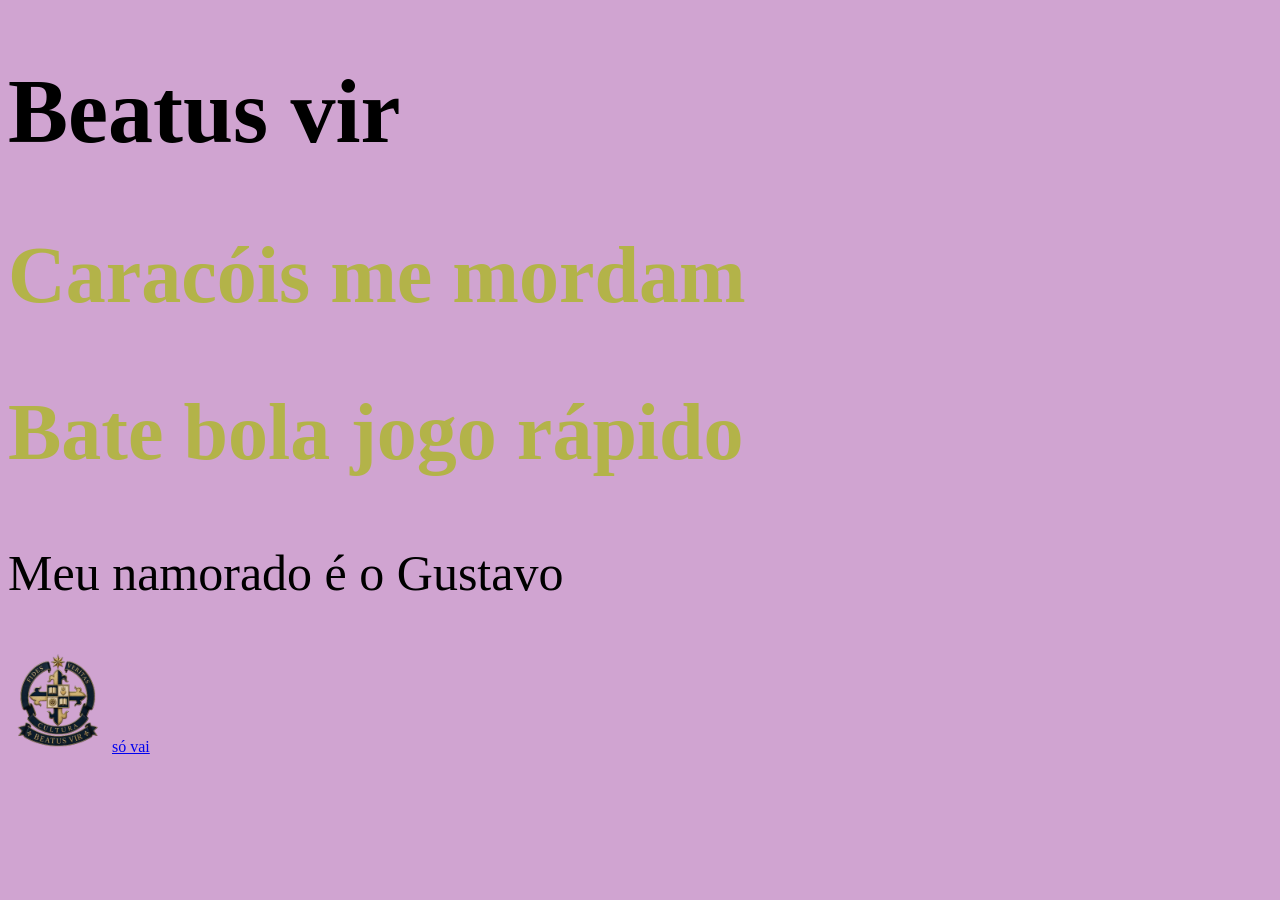
==== index.html @ 6c4822a1 "Adicionada logo e CSS" ====
<!DOCTYPE html>
<html lang="pt-br">
    <head>
        <meta charset="UTF-8">
        <title>Beatus Vir</title>
        <link rel="stylesheet" href="style.css">
        <link rel="icon" href=BrasãoBeatus.webp type="image/-icon">
        <style>
           h2 {
            color:rgb(179, 179, 73);
            font-size:80px;
           }
        </style>
    </head>
        <body style="background:rgb(208, 164, 209)">
            <h1 style="color:black;font-size: 90px;">Beatus vir</h1>
            <h2>Caracóis me mordam</h2>
            <h2>Bate bola jogo rápido</h2>
            <p style="font-size:50px;">Meu namorado é o Gustavo</p>
            <img src="BrasãoBeatus.webp" alt="Brasão" width="100">
            <a href="outra.html">só vai</a>
        </body>
</html>
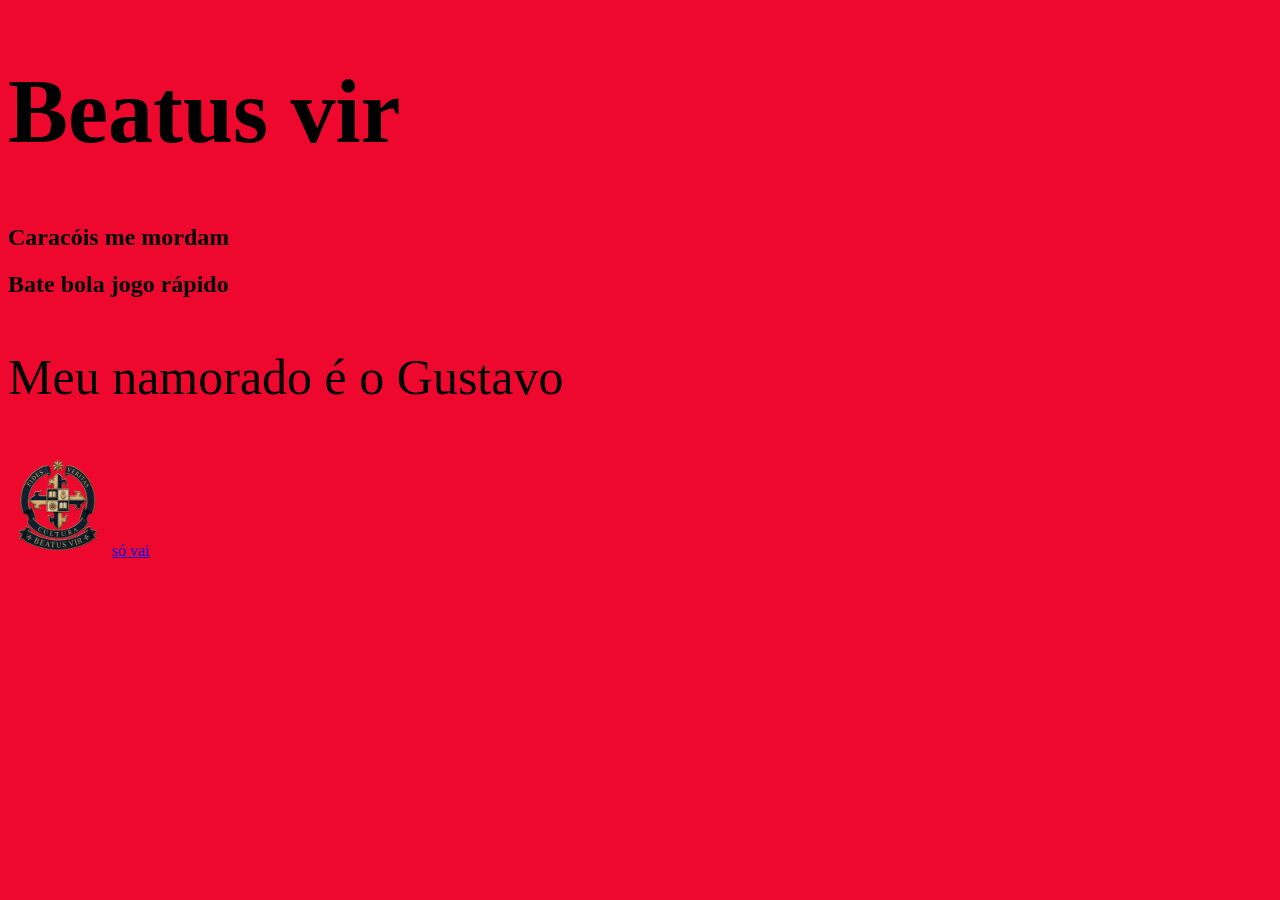
==== commit 877227ee: "commit" ====
--- a/index.html
+++ b/index.html
@@ -3,21 +3,15 @@
     <head>
         <meta charset="UTF-8">
         <title>Beatus Vir</title>
-        <link rel="stylesheet" href="style.css">
+        <link rel="stylesheet" href="CSS/estilo.css">
         <link rel="icon" href=BrasãoBeatus.webp type="image/-icon">
-        <style>
-           h2 {
-            color:rgb(179, 179, 73);
-            font-size:80px;
-           }
-        </style>
     </head>
-        <body style="background:rgb(208, 164, 209)">
+        <body>
             <h1 style="color:black;font-size: 90px;">Beatus vir</h1>
             <h2>Caracóis me mordam</h2>
             <h2>Bate bola jogo rápido</h2>
             <p style="font-size:50px;">Meu namorado é o Gustavo</p>
             <img src="BrasãoBeatus.webp" alt="Brasão" width="100">
-            <a href="outra.html">só vai</a>
+            <a href="outro.html">só vai</a>
         </body>
 </html>
--- a/CSS/estilo.css
+++ b/CSS/estilo.css
@@ -0,0 +1,9 @@
+  h1 {
+    color:rgb(179, 179, 73);
+    font-size:80px;
+ }
+
+  body {
+    background-color:rgb(238, 8, 46);
+  }
+        
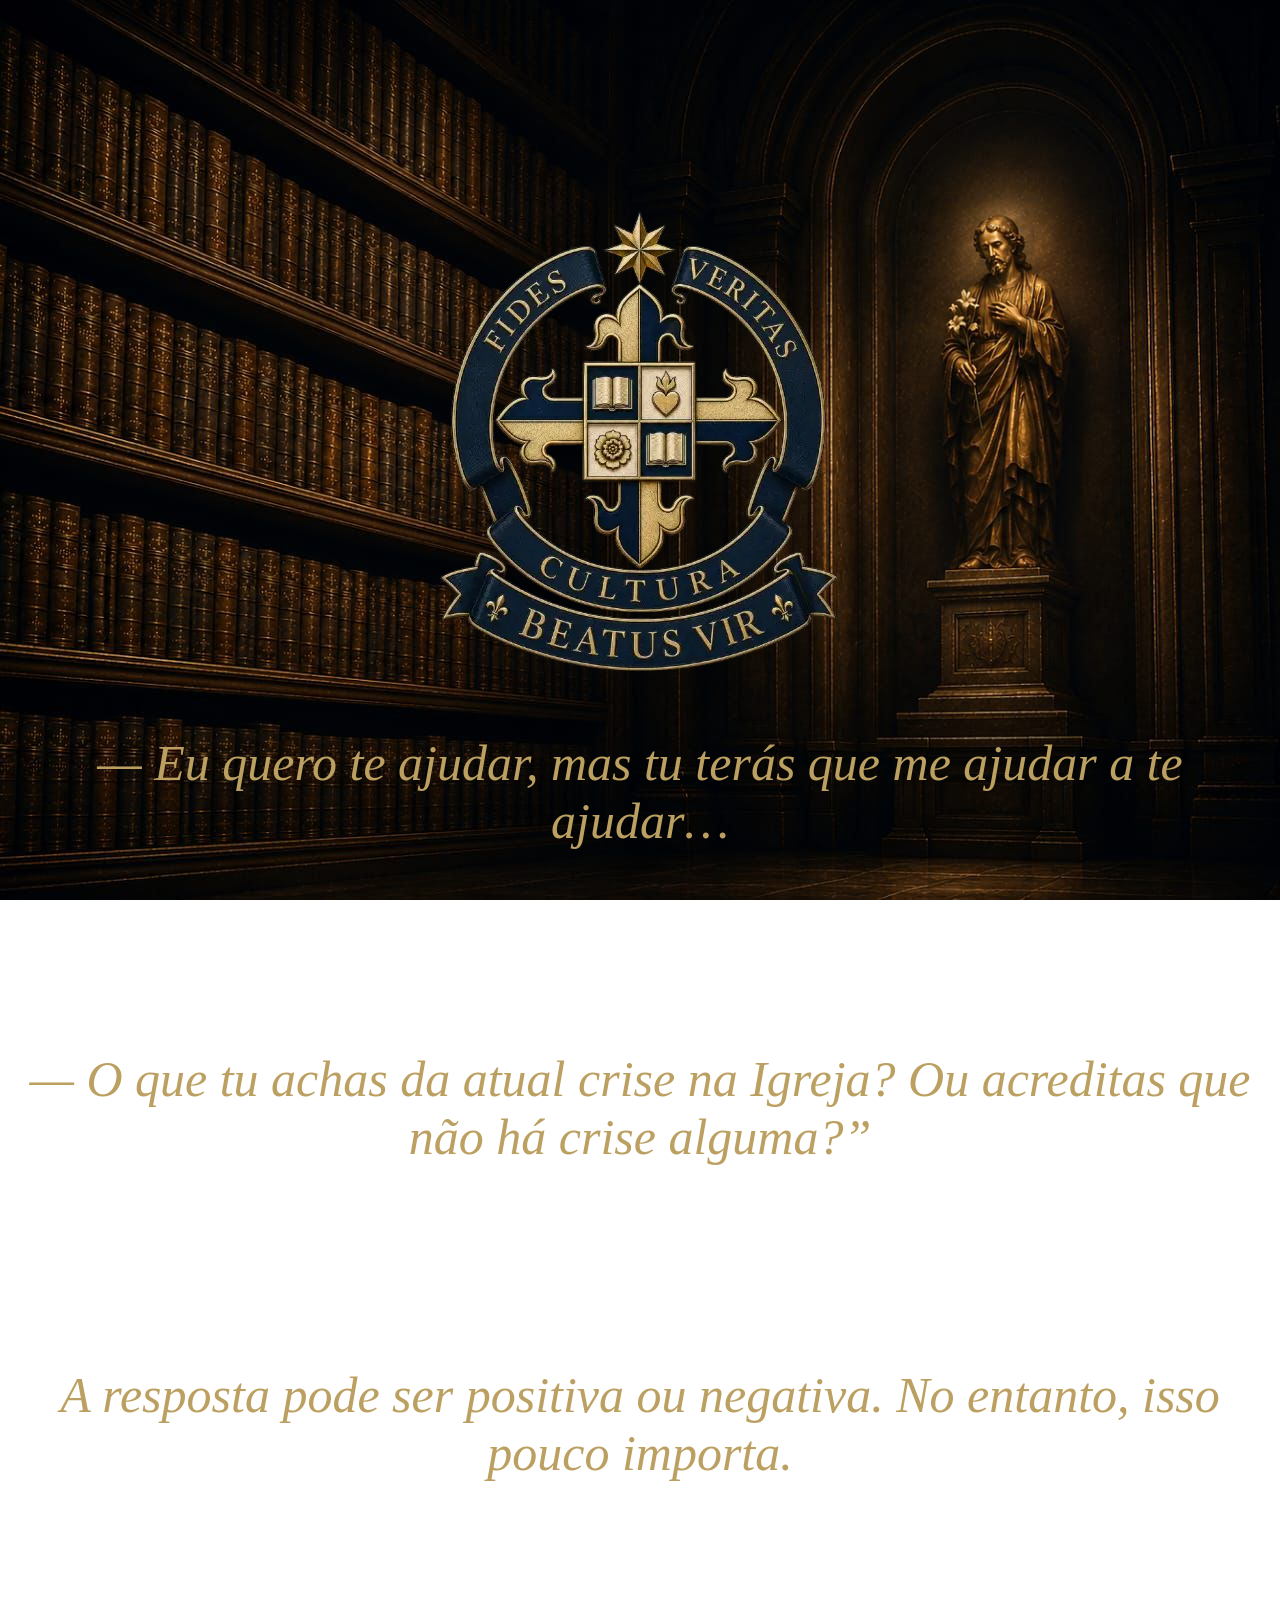
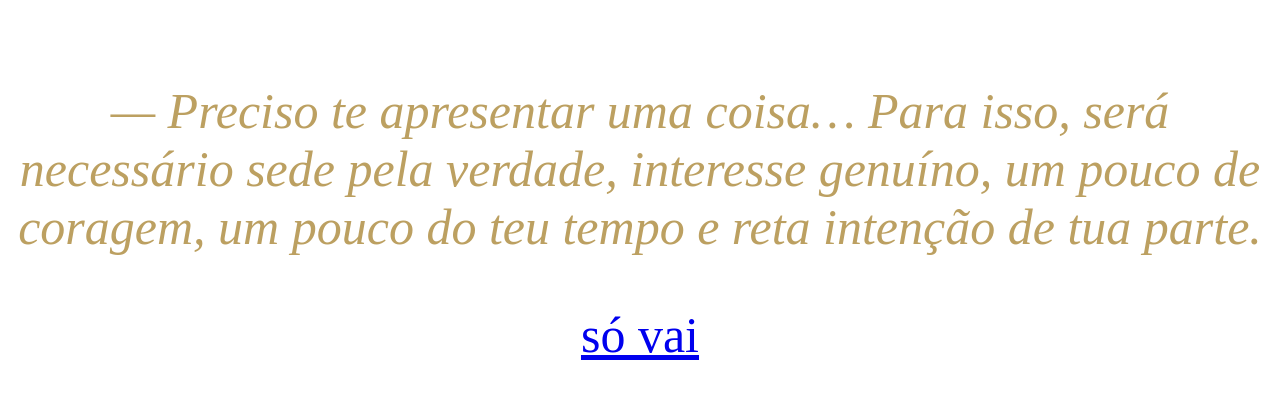
==== commit 9d215480: "finalizei hoje" ====
--- a/index.html
+++ b/index.html
@@ -4,14 +4,16 @@
         <meta charset="UTF-8">
         <title>Beatus Vir</title>
         <link rel="stylesheet" href="CSS/estilo.css">
-        <link rel="icon" href=BrasãoBeatus.webp type="image/-icon">
+        <link class="center" rel="icon" href="BeatusVir.webp" type="image/webp">
     </head>
         <body>
-            <h1 style="color:black;font-size: 90px;">Beatus vir</h1>
-            <h2>Caracóis me mordam</h2>
-            <h2>Bate bola jogo rápido</h2>
-            <p style="font-size:50px;">Meu namorado é o Gustavo</p>
-            <img src="BrasãoBeatus.webp" alt="Brasão" width="100">
-            <a href="outro.html">só vai</a>
+            <div class="destruidor"> <img src="BeatusVir.webp">  
+       </div>
+        <div class="gamecub">
+            <p class="bol">— Eu quero te ajudar, mas tu terás que me ajudar a te ajudar…</p>
+            <p>— O que tu achas da atual crise na Igreja? Ou acreditas que não há crise alguma?”</p>
+            <p> A resposta pode ser positiva ou negativa. No entanto, isso pouco importa. </p>
+            <p>— Preciso te apresentar uma coisa… Para isso, será necessário sede pela verdade, interesse genuíno, um pouco de coragem, um pouco do teu tempo e reta intenção de tua parte.</p>
+             <a href="outro.html">só vai</a>
         </body>
 </html>
--- a/CSS/estilo.css
+++ b/CSS/estilo.css
@@ -1,9 +1,30 @@
-  h1 {
-    color:rgb(179, 179, 73);
-    font-size:80px;
+  p {
+    color:#bca061;
+    text-align:center;
+    font-size:50px;
+    margin-top:200px;
+    font-style:italic;
  }
+  body {
+    background-image:url("imagens/Josaphat.jpeg");
+    background-repeat:no-repeat;
+    background-size: cover;
+    background-attachment:fixed;
+    background-position:center;
+  }
+.gamecub {
+  font-size:50px;
+  margin-top:330px;
+  margin-bottom:50px;
+  text-align:center;
+}
+.destruidor {
+  text-align:center;
+  margin-top:200px;
+}
+.bol {
+  margin-top:-300px;
+}
 
-  body {
-    background-color:rgb(238, 8, 46);
-  }
-        +
+
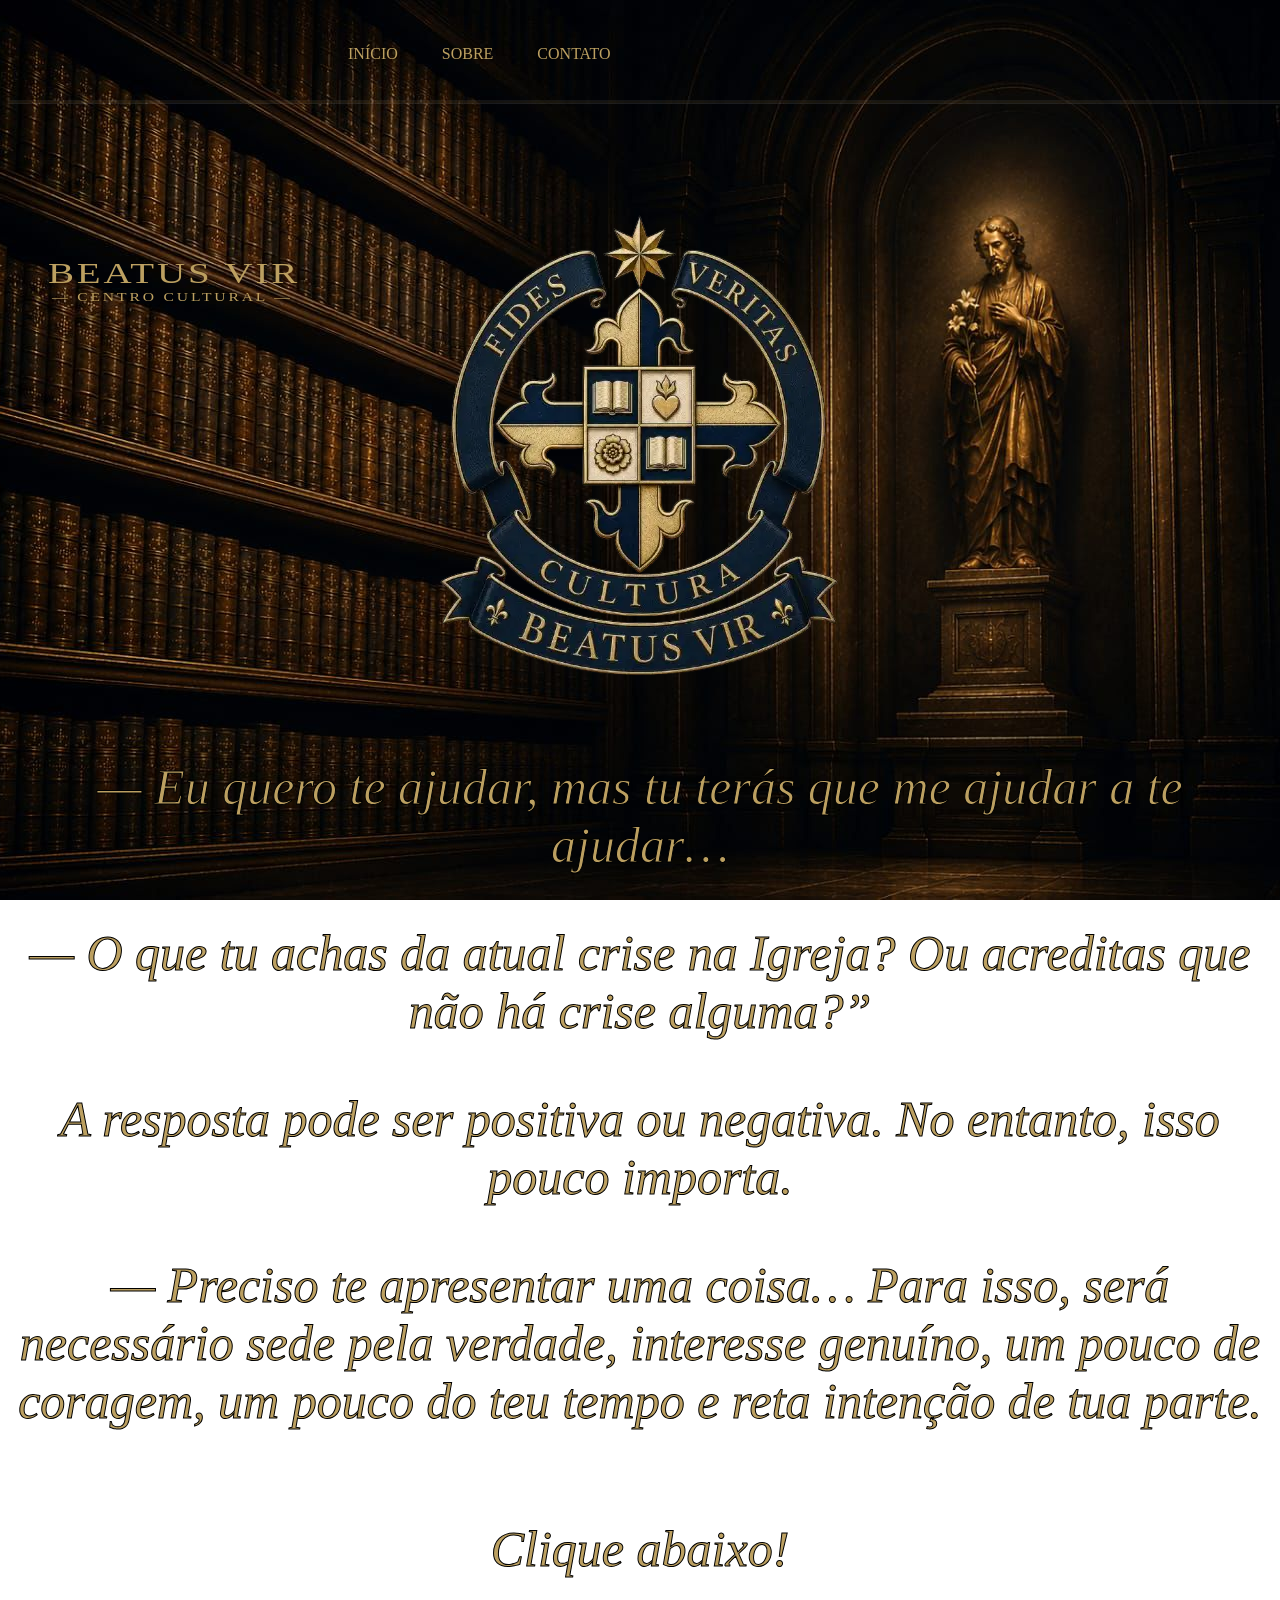
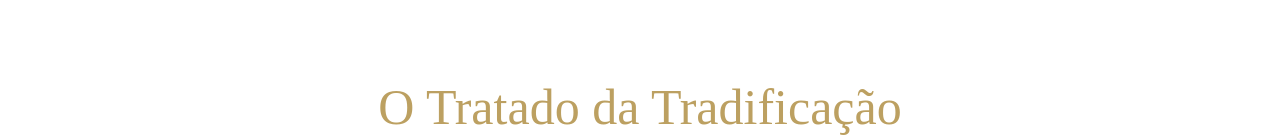
==== commit 21e71859: "feito" ====
--- a/index.html
+++ b/index.html
@@ -5,8 +5,11 @@
         <title>Beatus Vir</title>
         <link rel="stylesheet" href="CSS/estilo.css">
         <link class="center" rel="icon" href="BeatusVir.webp" type="image/webp">
+        <link rel="preconnect" href="https://fonts.google.com/specimen/Cinzel?preview.script=Latn">
+        <link rel="preconnect" href="https://fonts.gstatic.com" crossorigin>   
     </head>
         <body>
+            <hr>
             <div class="destruidor"> <img src="BeatusVir.webp">  
        </div>
         <div class="gamecub">
@@ -14,6 +17,17 @@
             <p>— O que tu achas da atual crise na Igreja? Ou acreditas que não há crise alguma?”</p>
             <p> A resposta pode ser positiva ou negativa. No entanto, isso pouco importa. </p>
             <p>— Preciso te apresentar uma coisa… Para isso, será necessário sede pela verdade, interesse genuíno, um pouco de coragem, um pouco do teu tempo e reta intenção de tua parte.</p>
-             <a href="outro.html">só vai</a>
+            <p style="margin-top:90px;">Clique abaixo!</p>
+            </div>
+             <a class="peach"; style="font-size: 50px; text-align:center; margin-top:100px; display:block" href="outro.html">O Tratado da Tradificação</a>
+            <div class="luigi">
+                <p class="borracha">BEATUS VIR</p>
+                <p> &mdash; CENTRO CULTURAL &mdash;</p>
+            </div>
+            <div class="jesus">
+            <a href="index.html">INÍCIO</a> 
+            <a href="sobre.html">SOBRE</a>
+            <a href="contato.html">CONTATO</a>
+            </div>
         </body>
 </html>
--- a/CSS/estilo.css
+++ b/CSS/estilo.css
@@ -1,9 +1,11 @@
-  p {
+  .gamecub {
     color:#bca061;
     text-align:center;
     font-size:50px;
-    margin-top:200px;
+    margin-top:90px;
     font-style:italic;
+    -webkit-text-stroke-width:1px;
+    -webkit-text-stroke-color:black;
  }
   body {
     background-image:url("imagens/Josaphat.jpeg");
@@ -12,19 +14,57 @@
     background-attachment:fixed;
     background-position:center;
   }
-.gamecub {
-  font-size:50px;
-  margin-top:330px;
-  margin-bottom:50px;
-  text-align:center;
-}
 .destruidor {
   text-align:center;
-  margin-top:200px;
+  margin-top:100px;
 }
-.bol {
-  margin-top:-300px;
+.gamecub {
+  margin-top: 10px;
+}
+hr {
+  margin-top: 100px;
+  background-color:#bca061;
+  height: 2px;
+  width: 120%;
+  opacity:0.1;
+}
+.luigi {
+  text-align:left;
+  font-size:30px;
+  color:#bca061;
+  margin-top:-1480px;
+  margin-left:40px;
+  font-family:"Times New Roman", serif;
+}
+.luigi p {
+  margin-top:0px;
+  margin-bottom:0px;
+}
+.luigi p:first-child {
+  transform:scalex(1.3);
+  transform-origin:left;
+  letter-spacing:2.2px;
+}
+.luigi p:nth-child(2) {
+  font-size:12px;
+  transform:scalex(1.3);
+  transform-origin:left;
+  letter-spacing:2.2px;
+  margin-left:4px;
+}
+.peach {
+  color:inherit;
+  color:#bca061;
+  text-decoration:none;
+}
+.jesus {
+  margin-left:300px;
+  position:absolute;
+  top:45px;
+}
+.jesus a {
+  color:#bca061;
+  text-decoration: none;
+  margin-left:40px;
 }
 
-
-
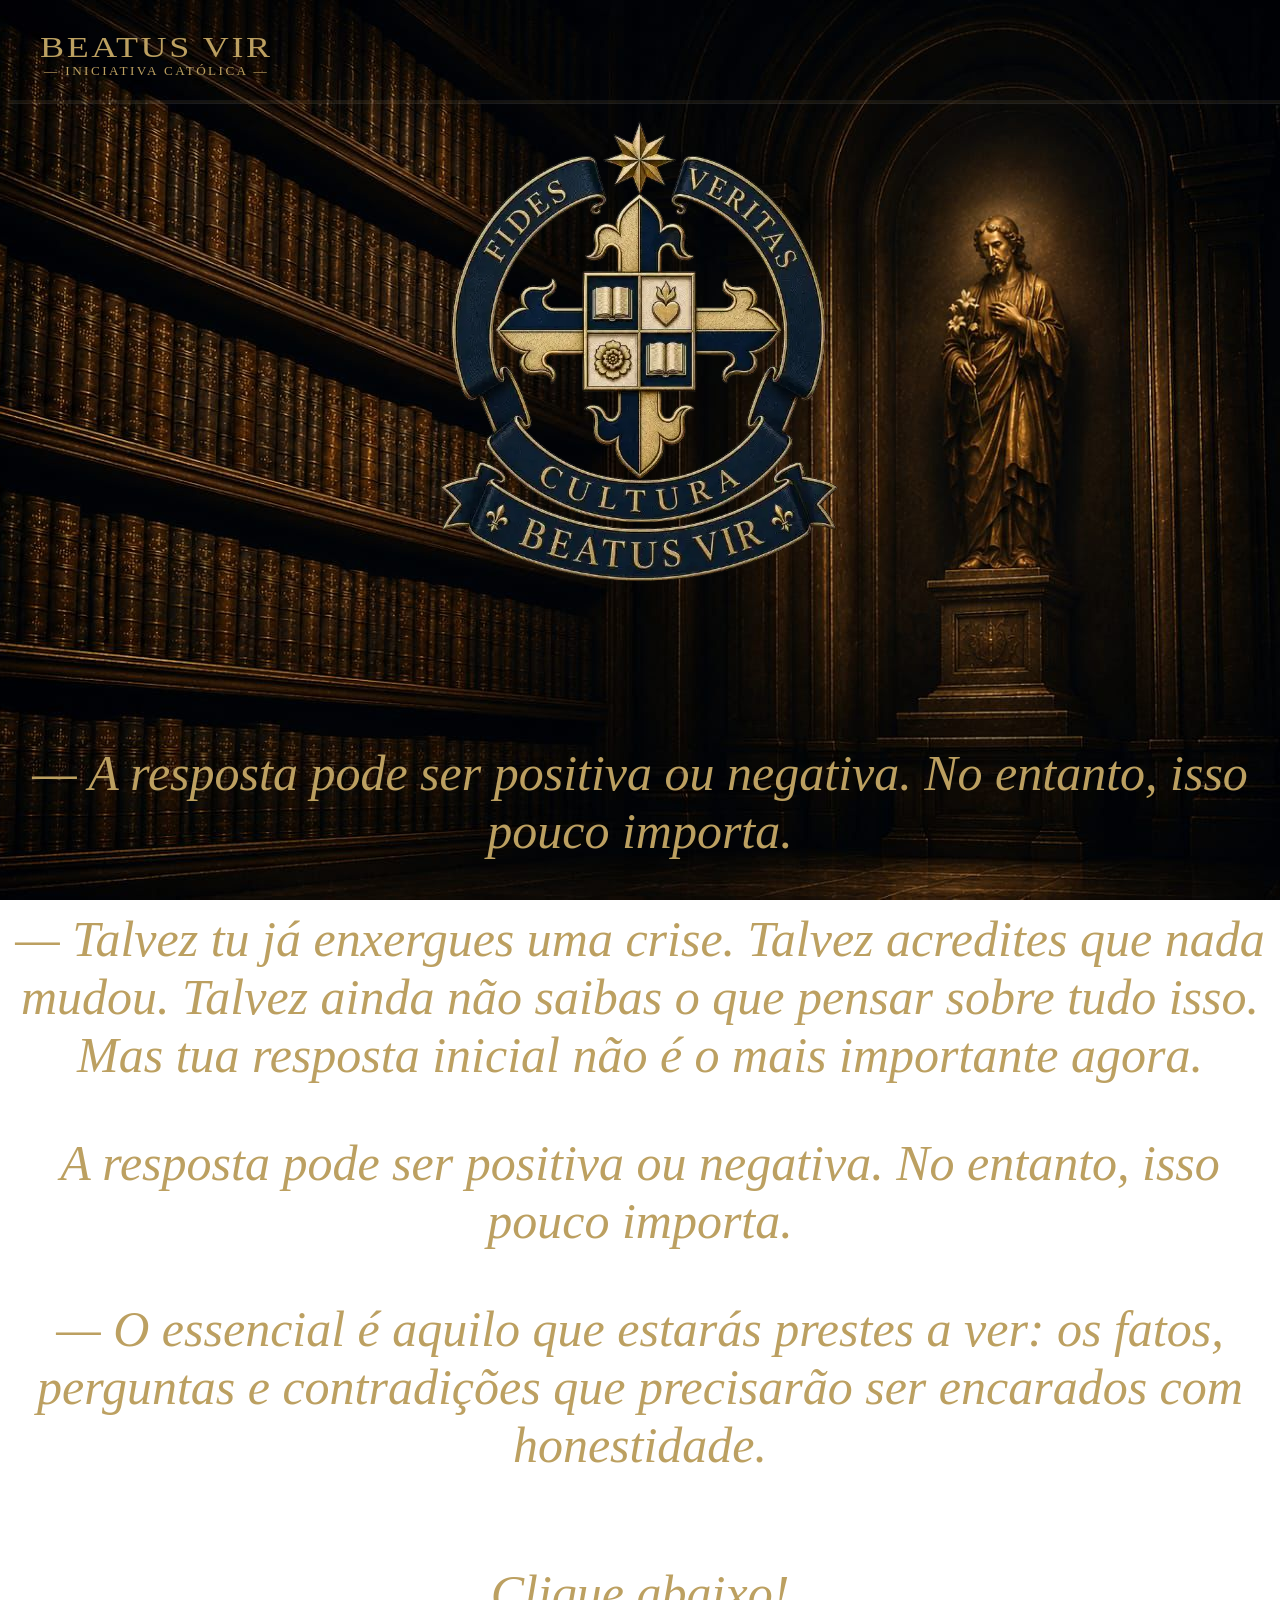
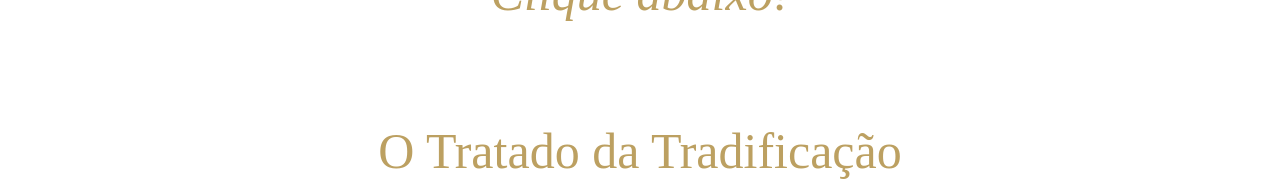
==== commit 996c7740: "por hoje é só" ====
--- a/index.html
+++ b/index.html
@@ -13,16 +13,17 @@
             <div class="destruidor"> <img src="BeatusVir.webp">  
        </div>
         <div class="gamecub">
-            <p class="bol">— Eu quero te ajudar, mas tu terás que me ajudar a te ajudar…</p>
-            <p>— O que tu achas da atual crise na Igreja? Ou acreditas que não há crise alguma?”</p>
+            <p>— A resposta pode ser positiva ou negativa. No entanto, isso pouco importa. </p>
+            <p>— Talvez tu já enxergues uma crise. Talvez acredites que nada mudou. Talvez ainda não saibas o que pensar sobre tudo isso. Mas tua resposta inicial não é o mais importante agora.</p>
             <p> A resposta pode ser positiva ou negativa. No entanto, isso pouco importa. </p>
-            <p>— Preciso te apresentar uma coisa… Para isso, será necessário sede pela verdade, interesse genuíno, um pouco de coragem, um pouco do teu tempo e reta intenção de tua parte.</p>
-            <p style="margin-top:90px;">Clique abaixo!</p>
-            </div>
+            <p>— O essencial é aquilo que estarás prestes a ver: os fatos, perguntas e contradições que precisarão ser encarados com honestidade.</p>
+            <p style="margin-top:90px;">Clique abaixo!</p>  
+            </div> 
              <a class="peach"; style="font-size: 50px; text-align:center; margin-top:100px; display:block" href="outro.html">O Tratado da Tradificação</a>
+        
             <div class="luigi">
                 <p class="borracha">BEATUS VIR</p>
-                <p> &mdash; CENTRO CULTURAL &mdash;</p>
+                <p class="borracha"> &mdash; INICIATIVA CATÓLICA &mdash;</p>
             </div>
             <div class="jesus">
             <a href="index.html">INÍCIO</a> 
--- a/CSS/estilo.css
+++ b/CSS/estilo.css
@@ -2,10 +2,8 @@
     color:#bca061;
     text-align:center;
     font-size:50px;
-    margin-top:90px;
+    margin-top:640px;
     font-style:italic;
-    -webkit-text-stroke-width:1px;
-    -webkit-text-stroke-color:black;
  }
   body {
     background-image:url("imagens/Josaphat.jpeg");
@@ -15,11 +13,12 @@
     background-position:center;
   }
 .destruidor {
-  text-align:center;
-  margin-top:100px;
-}
-.gamecub {
-  margin-top: 10px;
+  position:absolute;
+  top:110px;  
+  left:0px;
+  right:0px;
+  display:flex;
+  justify-content:center;
 }
 hr {
   margin-top: 100px;
@@ -32,22 +31,23 @@
   text-align:left;
   font-size:30px;
   color:#bca061;
-  margin-top:-1480px;
-  margin-left:40px;
+  position:absolute;
+  top:30px;
+  left:40px;
   font-family:"Times New Roman", serif;
 }
-.luigi p {
+.borracha {
   margin-top:0px;
   margin-bottom:0px;
 }
 .luigi p:first-child {
-  transform:scalex(1.3);
+  transform:scalex(1.2);
   transform-origin:left;
   letter-spacing:2.2px;
 }
 .luigi p:nth-child(2) {
   font-size:12px;
-  transform:scalex(1.3);
+  transform:scalex(1.1);
   transform-origin:left;
   letter-spacing:2.2px;
   margin-left:4px;
@@ -61,6 +61,7 @@
   margin-left:300px;
   position:absolute;
   top:45px;
+  left:1470px;
 }
 .jesus a {
   color:#bca061;
